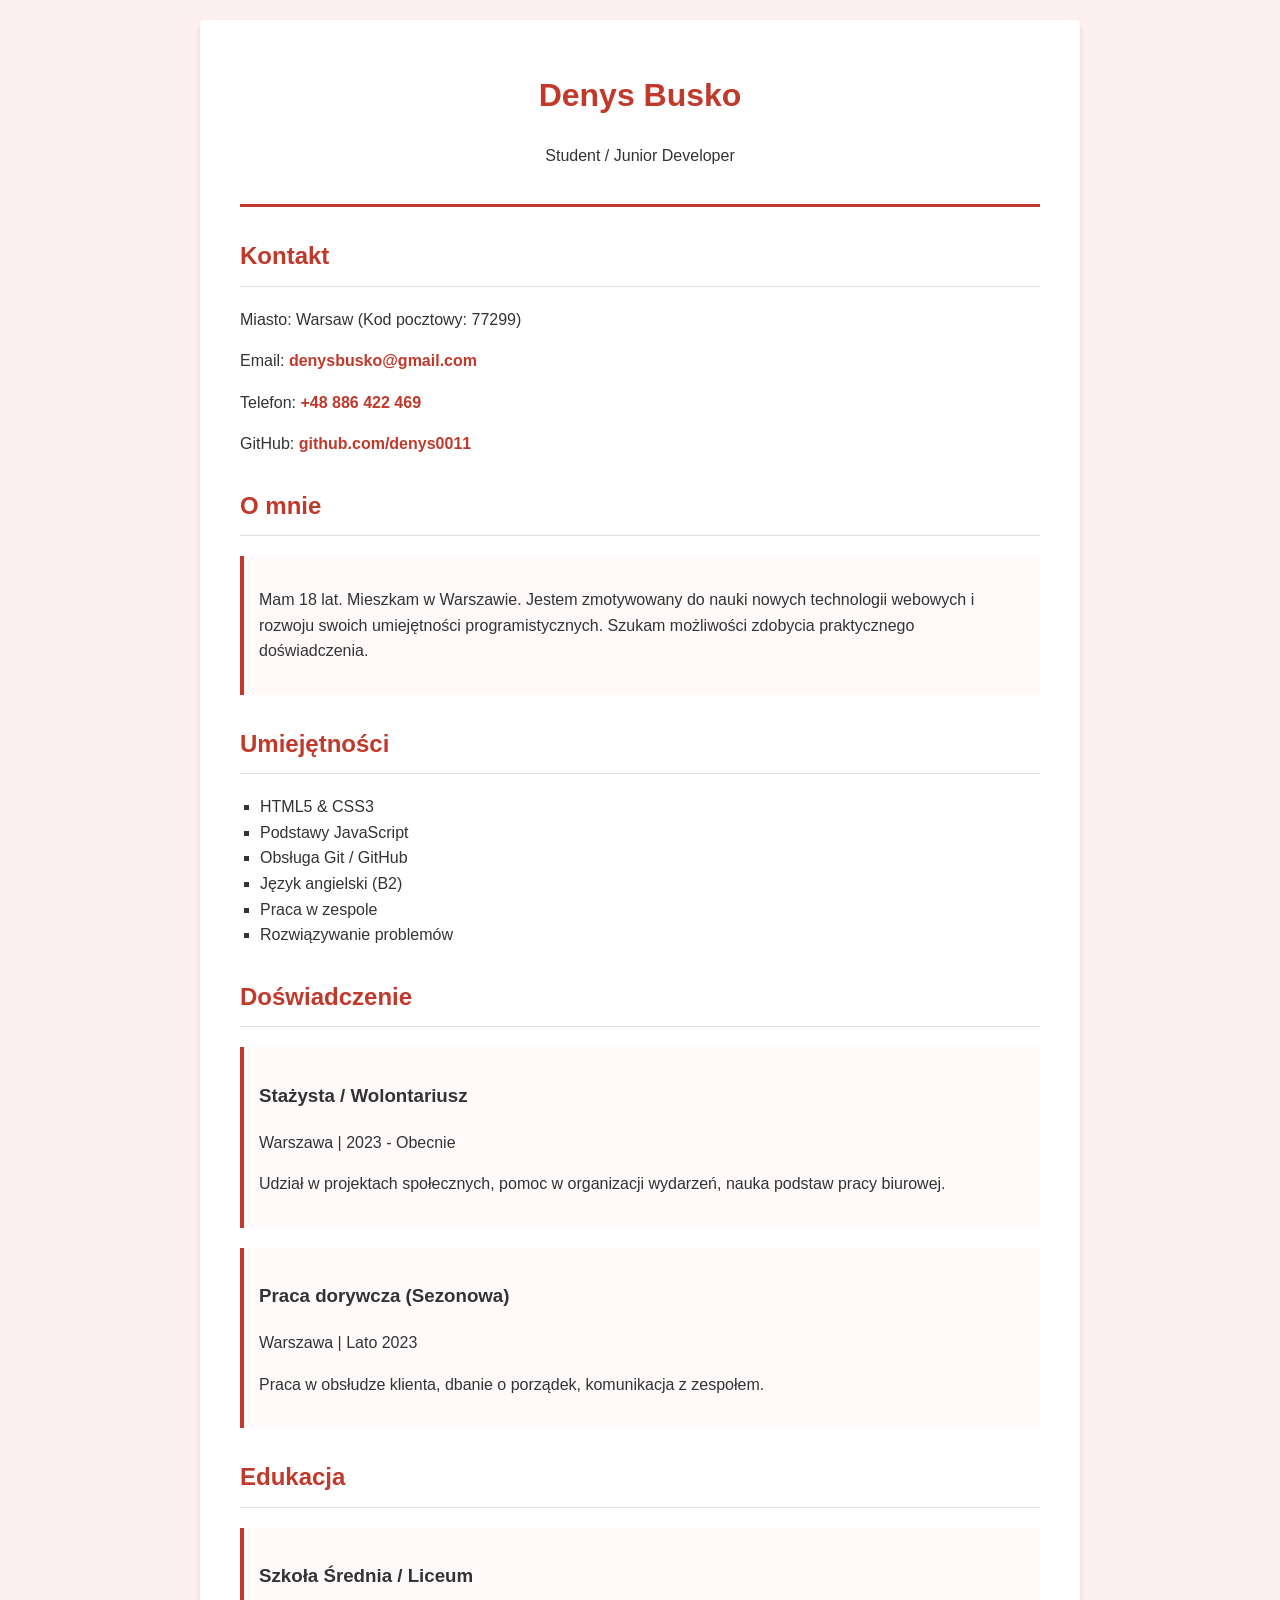
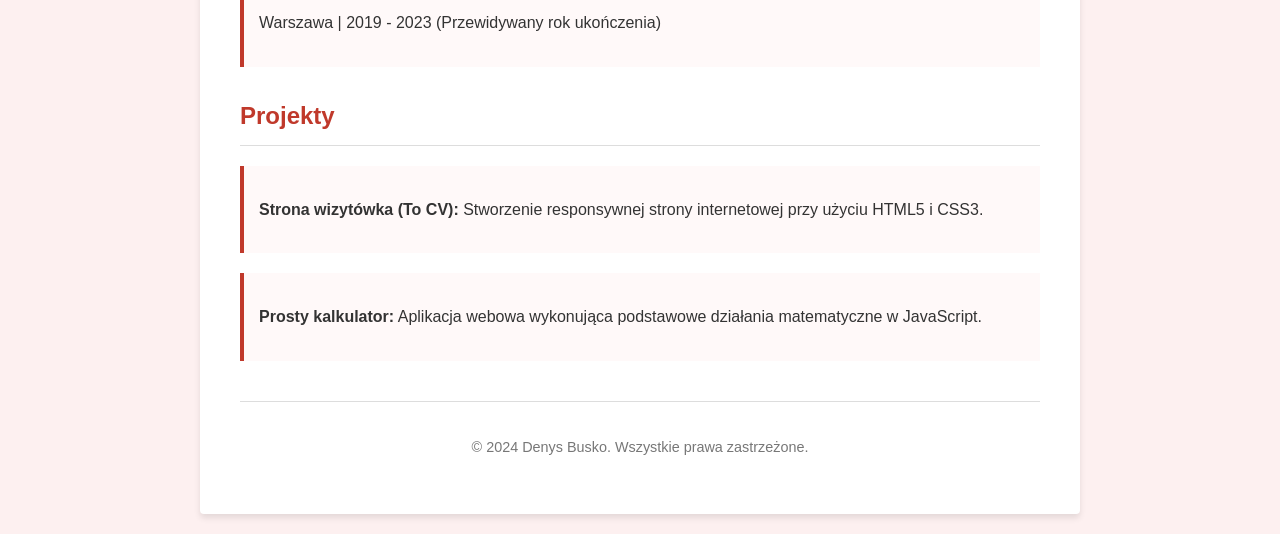
==== zad3_css/index.html @ a3ab51e9 "Add files via upload" ====
<!DOCTYPE html>
<html lang="pl">
<head>
    <meta charset="UTF-8">
    <meta name="viewport" content="width=device-width, initial-scale=1.0">
    <title>CV - Denys Busko</title>
    <!-- Domyślnie podłączony motyw czerwony -->
    <link rel="stylesheet" href="red.css">
</head>
<body>
    <div class="container">
        <header>
            <h1>Denys Busko</h1>
            <p>Student / Junior Developer</p>
        </header>

        <main>
            <section>
                <h2>Kontakt</h2>
                <p>Miasto: Warsaw (Kod pocztowy: 77299)</p>
                <p>Email: <a href="mailto:denysbusko@gmail.com">denysbusko@gmail.com</a></p>
                <p>Telefon: <a href="tel:+48886422469">+48 886 422 469</a></p>
                <p>GitHub: <a href="https://github.com/denys0011" target="_blank">github.com/denys0011</a></p>
            </section>

            <section>
                <h2>O mnie</h2>
                <article>
                    <p>Mam 18 lat. Mieszkam w Warszawie. Jestem zmotywowany do nauki nowych technologii webowych i rozwoju swoich umiejętności programistycznych. Szukam możliwości zdobycia praktycznego doświadczenia.</p>
                </article>
            </section>

            <section>
                <h2>Umiejętności</h2>
                <ul>
                    <li>HTML5 & CSS3</li>
                    <li>Podstawy JavaScript</li>
                    <li>Obsługa Git / GitHub</li>
                    <li>Język angielski (B2)</li>
                    <li>Praca w zespole</li>
                    <li>Rozwiązywanie problemów</li>
                </ul>
            </section>

            <section>
                <h2>Doświadczenie</h2>
                <article>
                    <h3>Stażysta / Wolontariusz</h3>
                    <p>Warszawa | 2023 - Obecnie</p>
                    <p>Udział w projektach społecznych, pomoc w organizacji wydarzeń, nauka podstaw pracy biurowej.</p>
                </article>
                <article>
                    <h3>Praca dorywcza (Sezonowa)</h3>
                    <p>Warszawa | Lato 2023</p>
                    <p>Praca w obsłudze klienta, dbanie o porządek, komunikacja z zespołem.</p>
                </article>
            </section>

            <section>
                <h2>Edukacja</h2>
                <article>
                    <h3>Szkoła Średnia / Liceum</h3>
                    <p>Warszawa | 2019 - 2023 (Przewidywany rok ukończenia)</p>
                </article>
            </section>

            <section>
                <h2>Projekty</h2>
                <article>
                    <p><strong>Strona wizytówka (To CV):</strong> Stworzenie responsywnej strony internetowej przy użyciu HTML5 i CSS3.</p>
                </article>
                <article>
                    <p><strong>Prosty kalkulator:</strong> Aplikacja webowa wykonująca podstawowe działania matematyczne w JavaScript.</p>
                </article>
            </section>
        </main>

        <footer>
            <p>&copy; 2024 Denys Busko. Wszystkie prawa zastrzeżone.</p>
        </footer>
    </div>
</body>
</html>
---- zad3_css/red.css ----
body {
  font-family: 'Verdana', 'Geneva', sans-serif;
  background-color: #fdf0f0; /* Jasny róż/czerwony odcień tła */
  color: #333;
  line-height: 1.6;
  margin: 0;
  padding: 20px;
}
.container {
  max-width: 800px;
  margin: 0 auto;
  background-color: #ffffff;
  padding: 40px;
  border-radius: 4px; /* 🔹 Różnica: mniejsze zaokrąglenie (w green.css: 8px) */
  box-shadow: 0 4px 6px rgba(0,0,0,0.1);
}
header {
  text-align: center;
  border-bottom: 3px solid #c0392b;
  padding-bottom: 20px;
  margin-bottom: 30px;
}
header h1 {
  color: #c0392b;
  margin-top: 10px;
}
header img {
  width: 150px;
  height: 150px;
  border-radius: 50%;
  object-fit: cover;
  border: 4px solid #c0392b;
}
h2 {
  color: #c0392b;
  border-bottom: 1px solid #ddd;
  padding-bottom: 10px;
  margin-top: 30px;
}
ul {
  list-style-type: square;
  padding-left: 20px;
}
a {
  color: #c0392b;
  text-decoration: none;
  font-weight: bold;
}
a:hover {
  text-decoration: underline;
  color: #922b21;
}
article {
  margin-bottom: 20px;
  padding-left: 15px;
  border-left: 4px solid #c0392b;
  background-color: #fff9f9; /* 🔹 Różnica: jasnoczerwone tło artykułu */
  padding: 15px;
}
footer {
  text-align: center;
  margin-top: 40px;
  padding-top: 20px;
  border-top: 1px solid #ddd;
  color: #777;
  font-size: 0.9em;
}
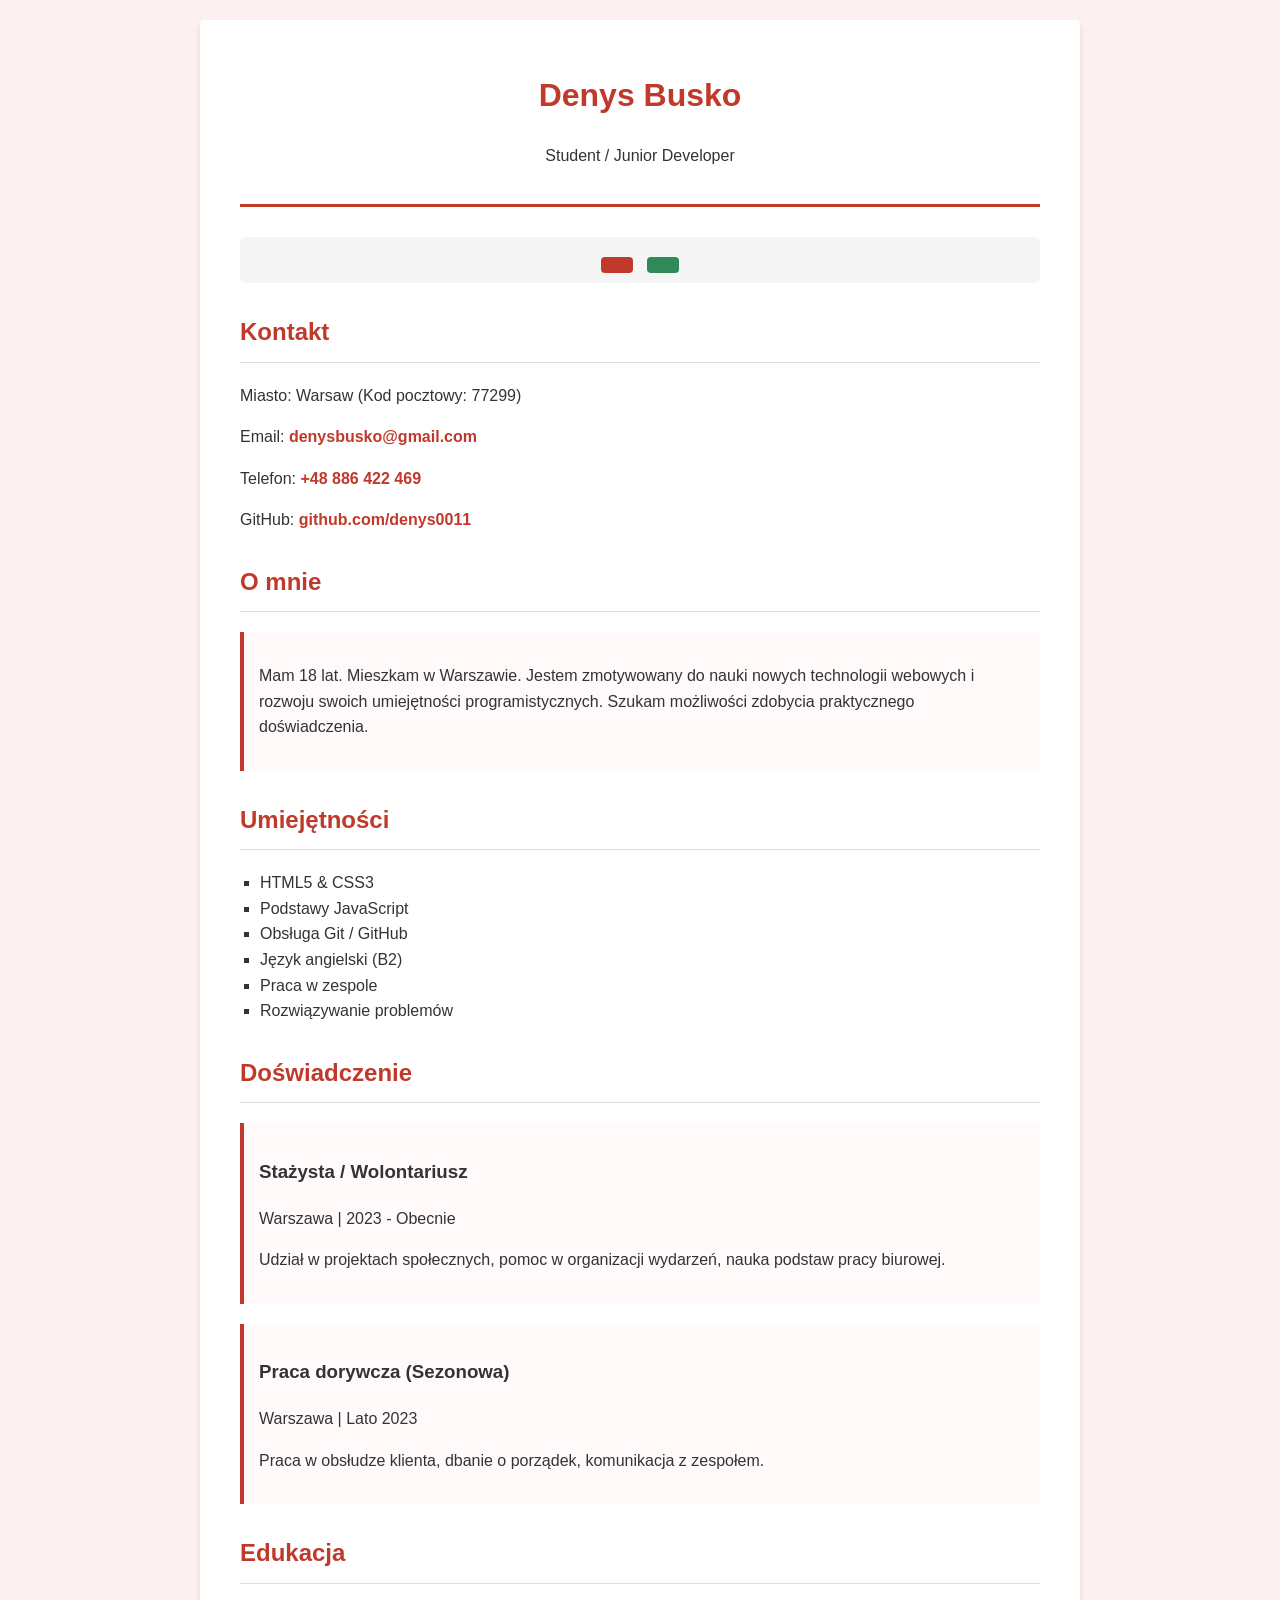
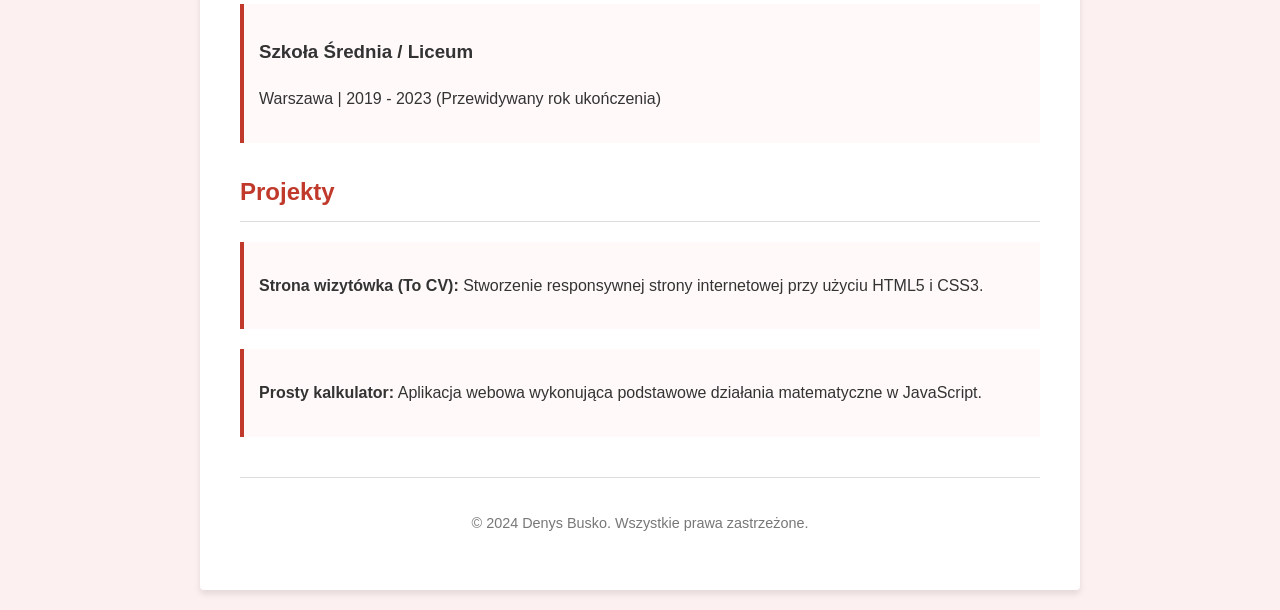
==== commit 4134ce54: "Update index.html" ====
--- a/zad3_css/index.html
+++ b/zad3_css/index.html
@@ -14,6 +14,16 @@
             <p>Student / Junior Developer</p>
         </header>
 
+<div style="text-align:center; margin-bottom:20px; padding:10px; background:#f5f5f5; border-radius:6px;">
+  <button onclick="document.querySelector('link[rel=stylesheet]').href='red.css'" 
+          style="padding:8px 16px; margin:0 5px; background:#c0392b; color:#fff; border:none; border-radius:4px; cursor:pointer; font-weight:bold;">
+   
+  </button>
+  <button onclick="document.querySelector('link[rel=stylesheet]').href='green.css'" 
+          style="padding:8px 16px; margin:0 5px; background:#2e8b57; color:#fff; border:none; border-radius:4px; cursor:pointer; font-weight:bold;">
+    
+  </button>
+</div>
         <main>
             <section>
                 <h2>Kontakt</h2>
@@ -80,4 +90,4 @@
         </footer>
     </div>
 </body>
-</html>+</html>
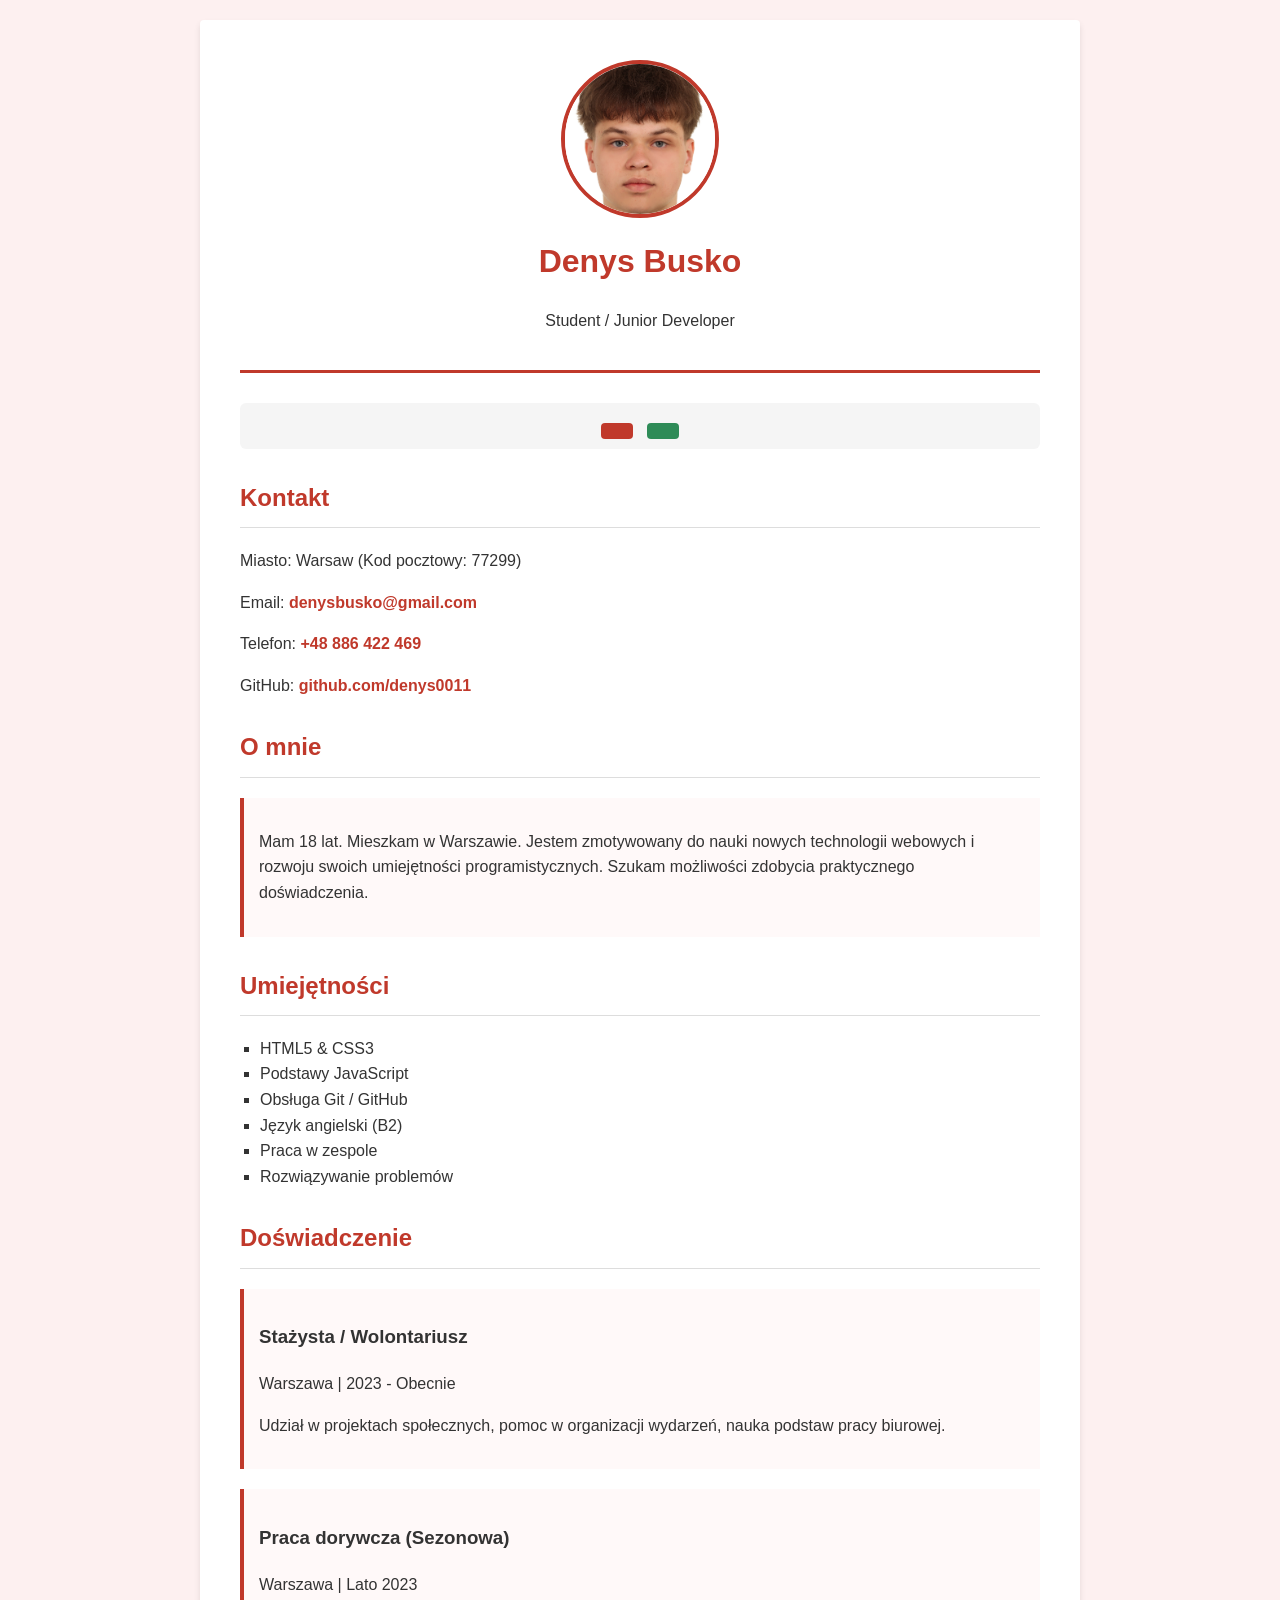
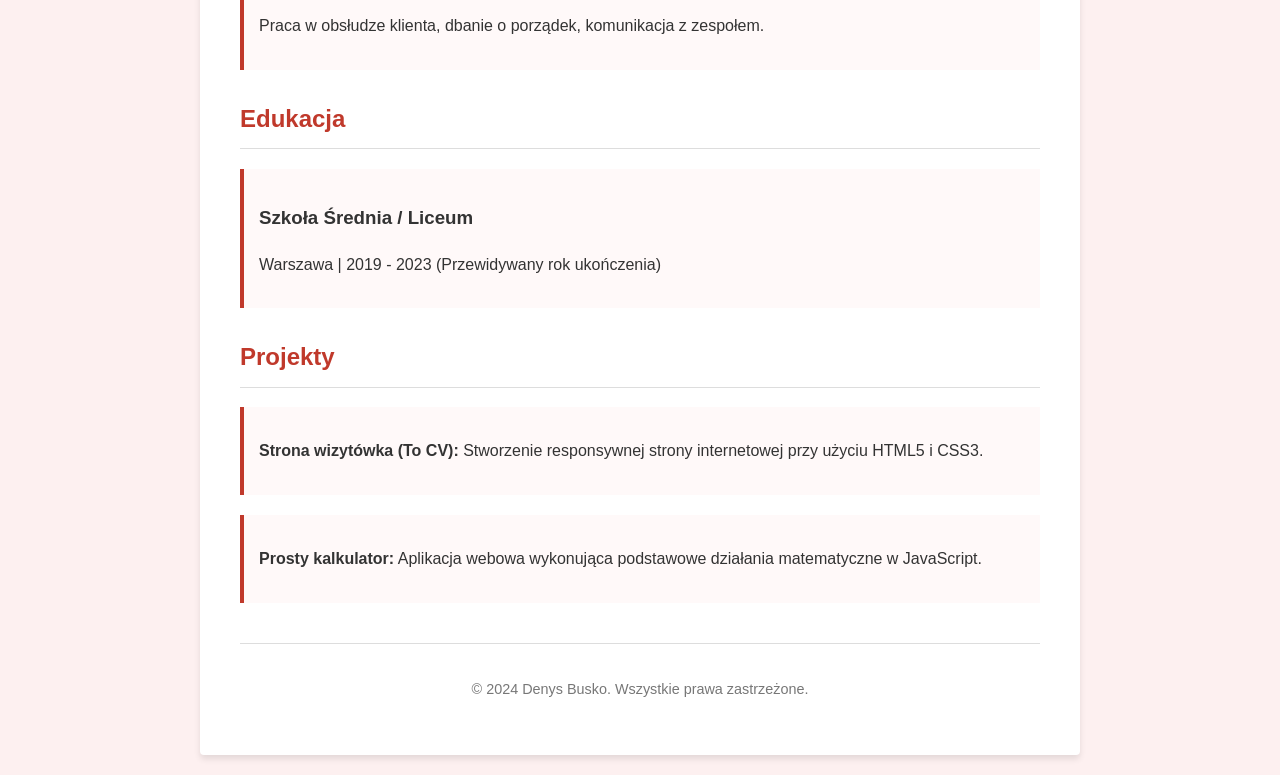
==== commit ce31b947: "Update index.html" ====
--- a/zad3_css/index.html
+++ b/zad3_css/index.html
@@ -10,6 +10,7 @@
 <body>
     <div class="container">
         <header>
+             <img src="photo.jpg" alt="Zdjęcie Denys Busko">
             <h1>Denys Busko</h1>
             <p>Student / Junior Developer</p>
         </header>
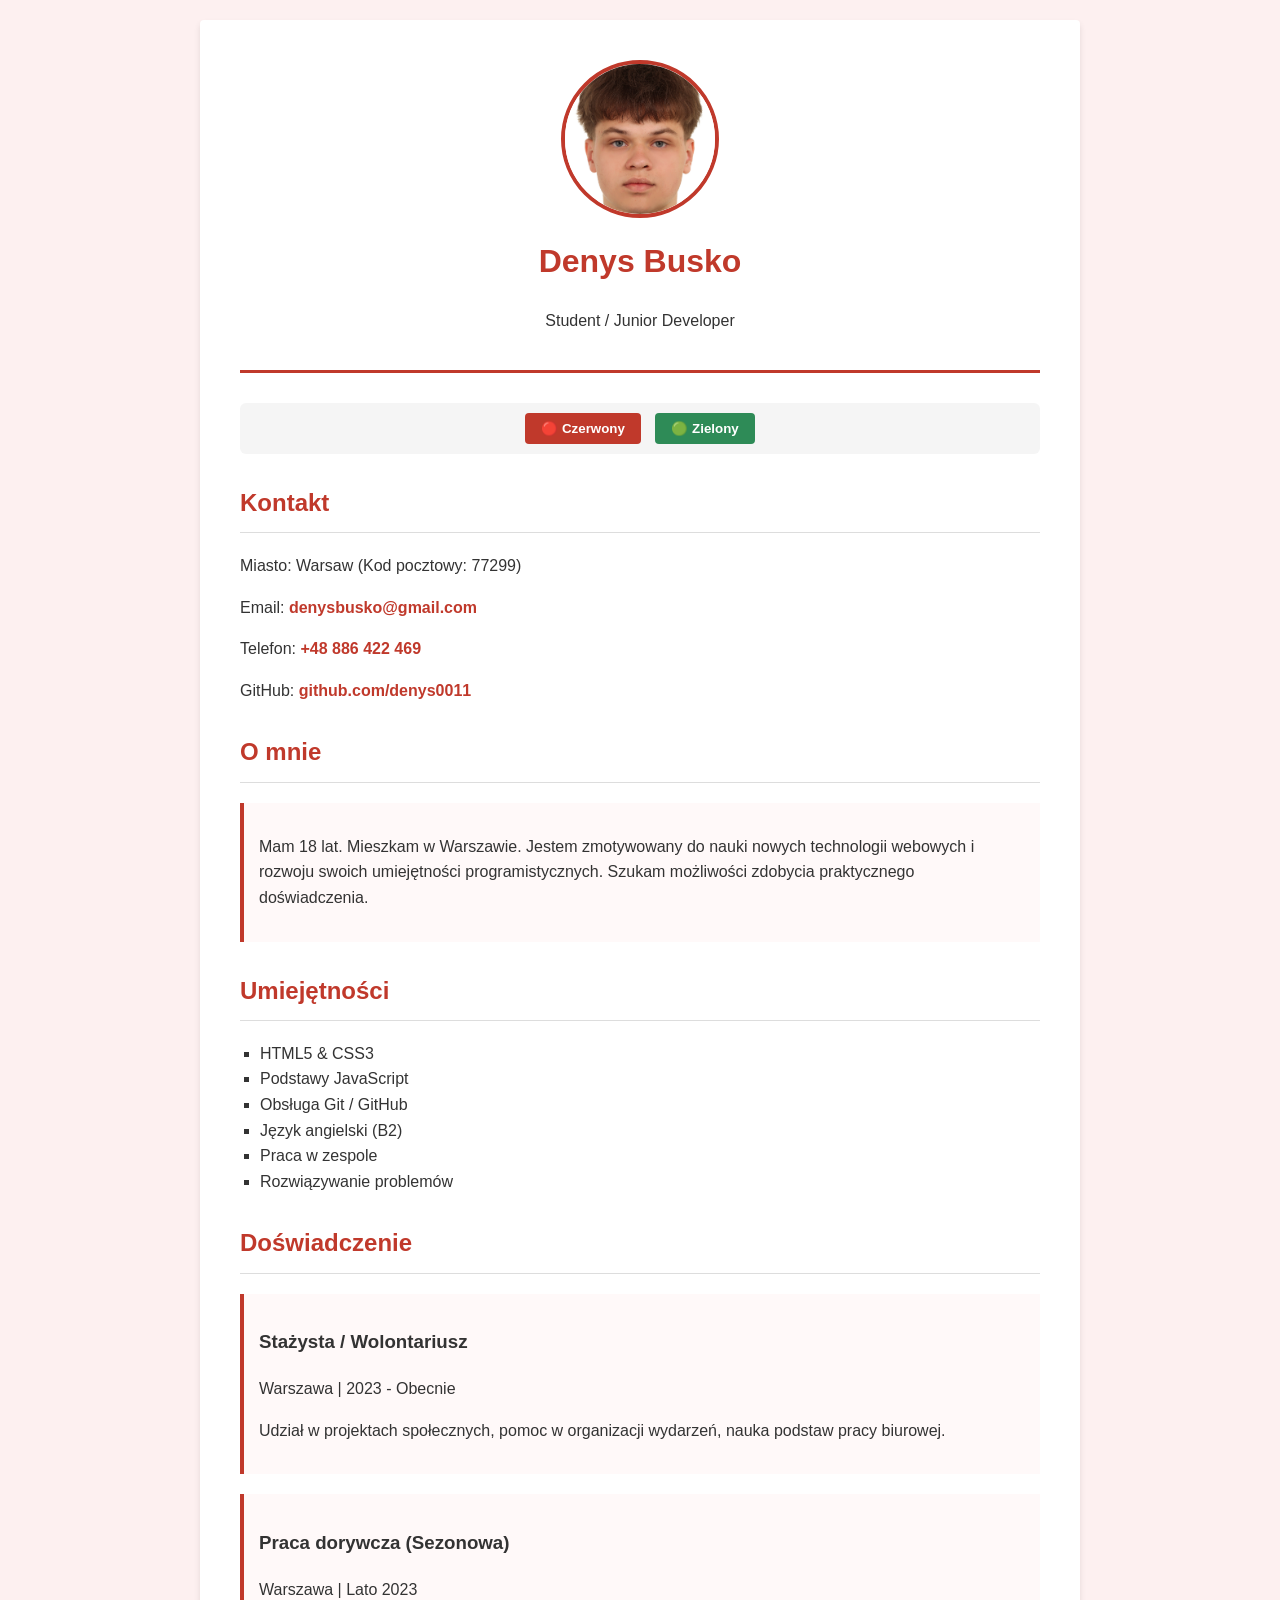
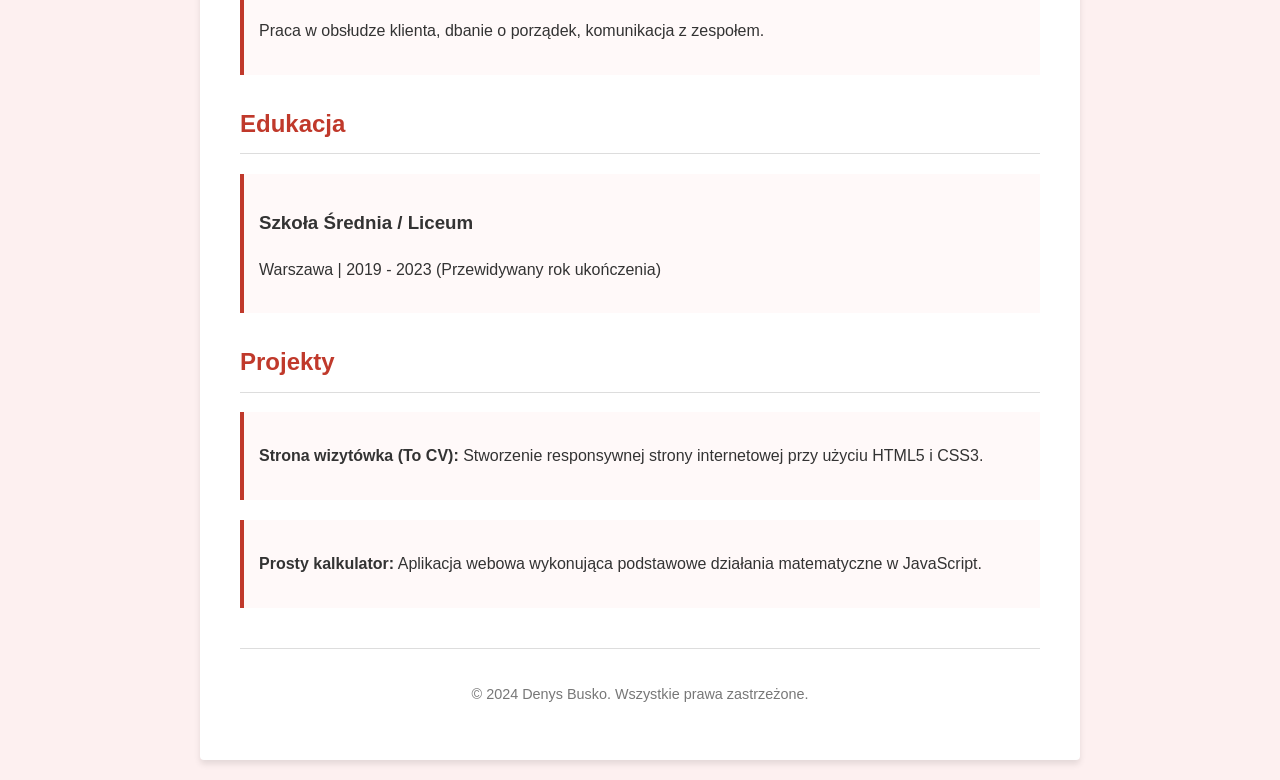
==== commit c81b3add: "Update index.html" ====
--- a/zad3_css/index.html
+++ b/zad3_css/index.html
@@ -4,27 +4,30 @@
     <meta charset="UTF-8">
     <meta name="viewport" content="width=device-width, initial-scale=1.0">
     <title>CV - Denys Busko</title>
-    <!-- Domyślnie podłączony motyw czerwony -->
+    <!-- ✅ По умолчанию подключён красный мотив (требование задания) -->
     <link rel="stylesheet" href="red.css">
 </head>
 <body>
     <div class="container">
         <header>
-             <img src="photo.jpg" alt="Zdjęcie Denys Busko">
+            <!--  Фотография должна быть ВНУТРИ header, чтобы сработали стили -->
+            <img src="photo.jpg" alt="Zdjęcie Denys Busko">
             <h1>Denys Busko</h1>
             <p>Student / Junior Developer</p>
         </header>
 
-<div style="text-align:center; margin-bottom:20px; padding:10px; background:#f5f5f5; border-radius:6px;">
-  <button onclick="document.querySelector('link[rel=stylesheet]').href='red.css'" 
-          style="padding:8px 16px; margin:0 5px; background:#c0392b; color:#fff; border:none; border-radius:4px; cursor:pointer; font-weight:bold;">
-   
-  </button>
-  <button onclick="document.querySelector('link[rel=stylesheet]').href='green.css'" 
-          style="padding:8px 16px; margin:0 5px; background:#2e8b57; color:#fff; border:none; border-radius:4px; cursor:pointer; font-weight:bold;">
-    
-  </button>
-</div>
+        <!-- 🎨 Переключатель тем (добавлен для удобства) -->
+        <div style="text-align:center; margin-bottom:20px; padding:10px; background:#f5f5f5; border-radius:6px;">
+            <button onclick="document.querySelector('link[rel=stylesheet]').href='red.css'" 
+                    style="padding:8px 16px; margin:0 5px; background:#c0392b; color:#fff; border:none; border-radius:4px; cursor:pointer; font-weight:bold;">
+                🔴 Czerwony
+            </button>
+            <button onclick="document.querySelector('link[rel=stylesheet]').href='green.css'" 
+                    style="padding:8px 16px; margin:0 5px; background:#2e8b57; color:#fff; border:none; border-radius:4px; cursor:pointer; font-weight:bold;">
+                🟢 Zielony
+            </button>
+        </div>
+
         <main>
             <section>
                 <h2>Kontakt</h2>
